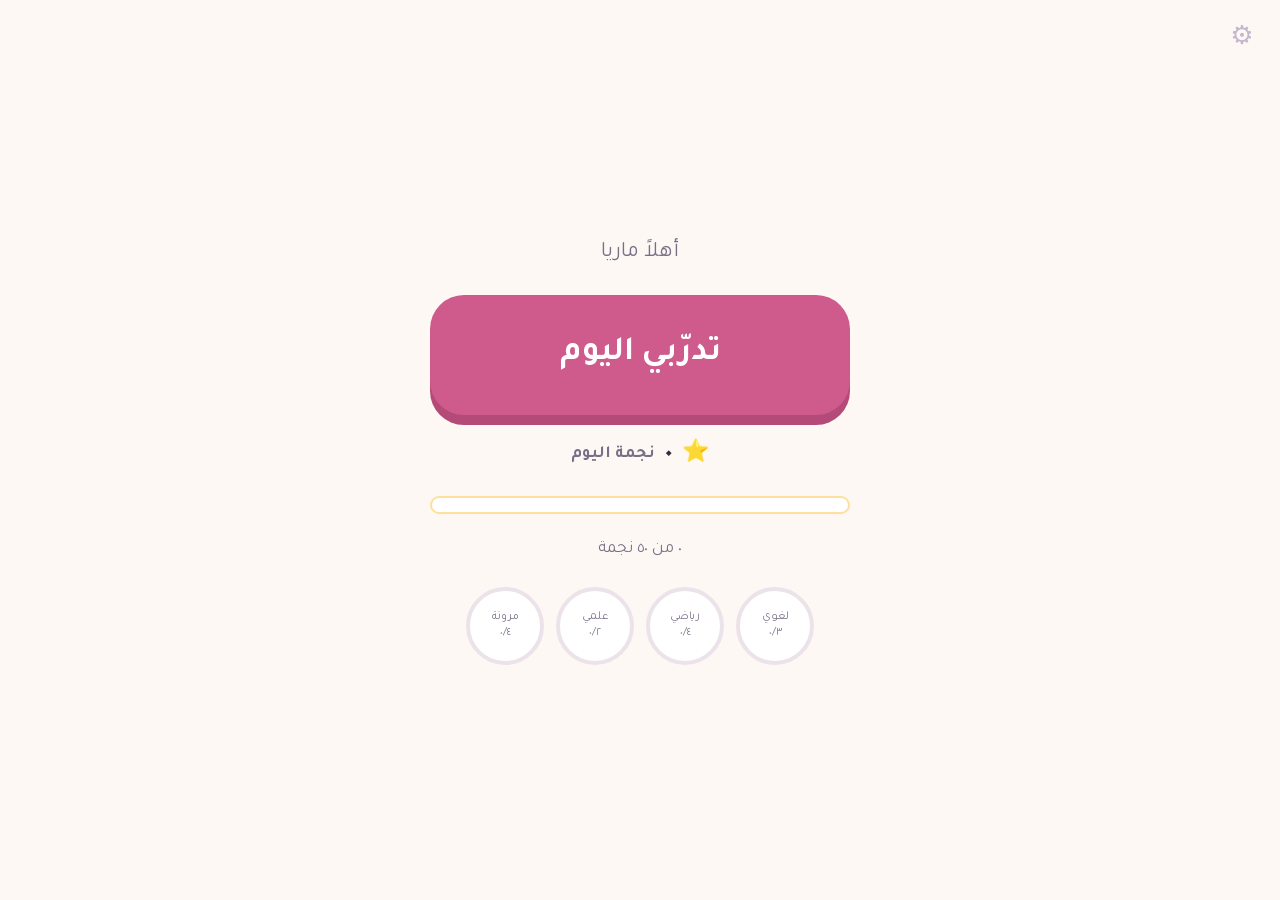
==== index.html @ 6bde5bbe "Spaced-repetition cards for Maria's Mawhiba preparation The unit of the deck is a skill, not a quest" ====
<!DOCTYPE html>
<html lang="ar" dir="rtl">
<head>
<meta charset="utf-8">
<meta name="viewport" content="width=device-width,initial-scale=1,viewport-fit=cover">
<meta name="robots" content="noindex">
<meta name="apple-mobile-web-app-capable" content="yes">
<meta name="apple-mobile-web-app-status-bar-style" content="default">
<meta name="apple-mobile-web-app-title" content="بطاقات ماريا">
<meta name="theme-color" content="#cf5a8c">
<link rel="manifest" href="manifest.json">
<title>بطاقات ماريا</title>
<link rel="stylesheet" href="app.css">
</head>
<body>

<!-- ======= الرئيسية ======= -->
<section class="home" id="v-home" hidden>
  <button class="gear" id="gear" aria-label="إعدادات">⚙</button>
  <p class="hello" id="hello">أهلاً ماريا</p>
  <button class="big" id="start">تدرّبي اليوم</button>
  <p class="restmsg" id="restmsg" hidden></p>

  <div class="starline"><span>⭐</span><span id="starsToday">٠</span><span class="muted" style="font-size:17px">نجمة اليوم</span></div>
  <div class="starbar"><span id="starfill" style="width:0%"></span></div>
  <p class="muted" id="prizeline" style="font-size:17px;margin:0"></p>

  <div class="badges" id="badges"></div>
</section>

<!-- ======= البطاقة ======= -->
<section id="v-card" hidden>
  <div class="cardtop">
    <div class="pips" id="pips"></div>
    <div class="timerdot" id="tdot"><span id="tfill" style="height:0%"></span></div>
  </div>
  <div class="wrap" id="cardbody"></div>
</section>

<!-- ======= النهاية ======= -->
<section class="wrap done" id="v-done" hidden>
  <div class="bigstar" id="doneStars">٠</div>
  <p style="font-size:24px">نجمة اليوم</p>
  <div class="celebrate" id="celebrate" hidden></div>
  <button class="btn go" id="doneHome" style="max-width:320px">تمام</button>
</section>

<script src="generator.js"></script>
<script src="content/icons.js"></script>
<script src="content/shapes.js"></script>
<script src="content/diagrams.js"></script>
<script src="store.js"></script>
<script src="bank.js"></script>
<script src="scheduler.js"></script>
<script src="session.js"></script>
<script>
if('serviceWorker' in navigator && (location.protocol==='https:'||location.hostname==='localhost')){
  addEventListener('load',function(){navigator.serviceWorker.register('sw.js').catch(function(){})});
}
</script>
</body>
</html>
---- app.css ----
/* app.css — هادئ ونظيف. الوردي والأصفر والأخضر. البطاقة هي البطل. */
@font-face{font-family:'Tajawal';src:url('content/fonts/Tajawal-Regular-arabic.woff2') format('woff2');
  font-weight:400;font-display:swap;unicode-range:U+0600-06FF,U+0750-077F,U+08A0-08FF,U+FB50-FDFF,U+FE70-FEFF,U+200C-200E}
@font-face{font-family:'Tajawal';src:url('content/fonts/Tajawal-Regular-latin.woff2') format('woff2');font-weight:400;font-display:swap}
@font-face{font-family:'Tajawal';src:url('content/fonts/Tajawal-Bold-arabic.woff2') format('woff2');
  font-weight:700;font-display:swap;unicode-range:U+0600-06FF,U+0750-077F,U+08A0-08FF,U+FB50-FDFF,U+FE70-FEFF,U+200C-200E}
@font-face{font-family:'Tajawal';src:url('content/fonts/Tajawal-Bold-latin.woff2') format('woff2');font-weight:700;font-display:swap}

:root{
  --paper:#fdf8f4; --card:#ffffff; --ink:#342b3f; --ink-2:#7b6f87;
  --pink:#f6c9db; --pink-deep:#cf5a8c; --pink-soft:#fdeef5;
  --yellow:#ffdf9e; --yellow-deep:#b8841f; --yellow-soft:#fff7e6;
  --green:#a9dcbe; --green-deep:#2f8a5c; --green-soft:#ecf8f1;
  --line:#ece3ea; --muted-line:#c3b6cd; --navy-soft:#fdeef5;
  --r:20px; --tap:64px;
}
*{box-sizing:border-box;-webkit-tap-highlight-color:transparent}
html,body{margin:0;padding:0}
body{font-family:'Tajawal',system-ui,-apple-system,sans-serif;background:var(--paper);color:var(--ink);
  font-size:19px;line-height:1.7;-webkit-text-size-adjust:100%;overscroll-behavior:none}
[hidden]{display:none!important}
.wrap{max-width:760px;margin:0 auto;padding:20px 18px 40px}
h1{font-size:28px;margin:0 0 14px}
h2{font-size:21px;margin:0 0 10px}
p{margin:0 0 12px}
.muted{color:var(--ink-2)}
button{font-family:inherit}

/* ---------- الرئيسية ---------- */
.home{min-height:100svh;display:flex;flex-direction:column;align-items:center;
  justify-content:center;gap:22px;padding:24px 18px;position:relative}
.hello{font-size:22px;color:var(--ink-2);margin:0}
.big{width:min(86vw,420px);min-height:120px;border:none;border-radius:34px;
  background:var(--pink-deep);color:#fff;font-size:34px;font-weight:700;cursor:pointer;
  box-shadow:0 10px 0 #b44a77;transition:transform .08s,box-shadow .08s}
.big:active{transform:translateY(6px);box-shadow:0 4px 0 #b44a77}
.big.rest{background:var(--green-deep);box-shadow:0 10px 0 #246f49}
.big[disabled]{background:var(--muted-line);box-shadow:0 10px 0 #a99bb3;cursor:default}
.starline{display:flex;align-items:center;gap:10px;font-size:22px;font-weight:700}
.starbar{width:min(86vw,420px);height:18px;background:#fff;border:2px solid var(--yellow);
  border-radius:12px;overflow:hidden}
.starbar>span{display:block;height:100%;background:var(--yellow);border-radius:10px;transition:width .4s}
.badges{display:flex;gap:12px;flex-wrap:wrap;justify-content:center}
.badge{width:78px;height:78px;border-radius:50%;background:#fff;border:4px solid var(--line);
  display:grid;place-items:center;text-align:center;font-size:12px;line-height:1.3;
  color:var(--ink-2);padding:6px;position:relative;overflow:hidden}
.badge .fillbg{position:absolute;inset:0;background:var(--green-soft);transform-origin:bottom;transition:transform .5s}
.badge span{position:relative}
.badge.full{border-color:var(--green-deep);color:var(--green-deep);font-weight:700}
.gear{position:absolute;inset-block-start:14px;inset-inline-start:14px;width:48px;height:48px;
  border-radius:50%;border:none;background:transparent;color:var(--muted-line);font-size:26px;cursor:pointer}
.gear:active{color:var(--pink-deep)}
.restmsg{font-size:24px;text-align:center;color:var(--green-deep);font-weight:700;max-width:420px}

/* ---------- البطاقة ---------- */
.cardtop{display:flex;align-items:center;justify-content:space-between;gap:14px;
  padding:14px 18px;background:#fff;border-bottom:1px solid var(--line);position:sticky;top:0;z-index:5}
.pips{display:flex;gap:6px}
.pip{width:12px;height:12px;border-radius:50%;background:var(--line)}
.pip.done{background:var(--green)}
.pip.now{background:var(--pink-deep)}
.timerdot{width:34px;height:34px;border-radius:50%;border:3px solid var(--line);
  position:relative;overflow:hidden;flex:none}
.timerdot>span{position:absolute;inset-inline:0;inset-block-end:0;background:var(--yellow);
  transition:height 1s linear}
.timerdot.over{border-color:var(--yellow-deep)}

.card{background:var(--card);border:1px solid var(--line);border-radius:var(--r);
  padding:22px;margin:18px 0}
.prompt{font-size:26px;font-weight:700;line-height:1.8;margin:0 0 16px}
.passage{background:var(--yellow-soft);border:1px solid var(--yellow);border-radius:16px;
  padding:16px 18px;margin:0 0 16px;max-height:34vh;overflow:auto}
.passage h3{margin:0 0 6px;font-size:18px;color:var(--yellow-deep)}
.passage p{margin:0;font-size:18px;line-height:2}

.opts{display:grid;gap:12px}
.opts.shapes{grid-template-columns:repeat(2,1fr)}
.opt{display:flex;align-items:center;gap:14px;min-height:var(--tap);width:100%;
  background:#fff;border:3px solid var(--line);border-radius:18px;padding:12px 16px;
  font-size:22px;text-align:start;cursor:pointer;color:var(--ink);transition:border-color .12s,background .12s}
.opt .l{flex:none;width:40px;height:40px;border-radius:50%;border:3px solid var(--line);
  display:grid;place-items:center;font-size:18px;font-weight:700;color:var(--ink-2)}
.opt .b{flex:1;display:flex;align-items:center;justify-content:center}
.opts.texts .opt .b{justify-content:flex-start}
.opt svg{width:84px;height:84px}
.opts.shapes .opt{flex-direction:column;min-height:132px;gap:8px}
.opt.right{border-color:var(--green-deep);background:var(--green-soft)}
.opt.right .l{background:var(--green-deep);border-color:var(--green-deep);color:#fff}
.opt.wrongpick{border-color:var(--pink-deep);background:var(--pink-soft)}
.opt.wrongpick .l{background:var(--pink-deep);border-color:var(--pink-deep);color:#fff}
.opt.dim{opacity:.5}
.opt:disabled{cursor:default}

.feedback{margin-top:18px;border-radius:16px;padding:16px 18px;font-size:20px}
.feedback.good{background:var(--green-soft);border:1px solid var(--green)}
.feedback.soft{background:var(--yellow-soft);border:1px solid var(--yellow)}
.feedback .why{margin:0 0 6px;font-weight:700}
.feedback .trick{margin:0;color:var(--ink-2);font-size:18px}
.rowbtns{display:flex;gap:12px;flex-wrap:wrap;margin-top:18px}
.btn{min-height:var(--tap);border-radius:18px;border:3px solid var(--line);background:#fff;
  color:var(--ink);font-size:20px;padding:10px 24px;cursor:pointer}
.btn.go{background:var(--pink-deep);border-color:var(--pink-deep);color:#fff;font-weight:700;flex:1}
.btn.soft{background:var(--yellow-soft);border-color:var(--yellow)}
.btn.sm{min-height:46px;font-size:17px;padding:6px 16px;border-width:2px;border-radius:12px}

/* بطاقة التعلّم */
.learn .kicker{color:var(--pink-deep);font-weight:700;margin:0 0 6px;font-size:18px}
.learn .trickbig{font-size:24px;font-weight:700;background:var(--pink-soft);
  border-radius:16px;padding:16px 18px;margin:0 0 16px}
.example{border:2px dashed var(--muted-line);border-radius:16px;padding:14px 16px;margin:0 0 8px}
.example .lab{font-size:15px;color:var(--ink-2);margin:0 0 6px}
.example .ans{color:var(--green-deep);font-weight:700}

/* شاشة النهاية */
.done{min-height:80svh;display:flex;flex-direction:column;align-items:center;justify-content:center;gap:18px}
.bigstar{font-size:72px;font-weight:700;color:var(--yellow-deep)}
.celebrate{background:var(--yellow-soft);border:2px solid var(--yellow);border-radius:20px;
  padding:20px;text-align:center;font-size:22px}

/* ---------- المثيرات المنسوخة ---------- */
.stim{display:flex;gap:10px;justify-content:center;margin:0 0 18px;flex-wrap:wrap}
.stim.matrix{display:grid;grid-template-columns:repeat(var(--cols,3),74px);justify-content:center;gap:8px}
.stim .cell{width:74px;height:74px;background:#fff;border:2px solid var(--line);border-radius:12px;
  display:grid;place-items:center;padding:8px}
.stim .cell.blank{border-style:dashed;border-color:var(--muted-line);background:var(--pink-soft)}
.stim .cell.sep{border:none;background:transparent;width:30px}
.stim.diagram{display:block;max-width:520px;margin:0 auto 18px}
.stim.diagram svg{width:100%;height:auto;display:block}
.shape{width:100%;height:100%;display:block}

/* ---------- لوحة وليّ الأمر ---------- */
.panel{background:#fff;border:1px solid var(--line);border-radius:var(--r);padding:20px;margin-bottom:18px}
.field{display:block;margin-bottom:14px}
.field span{display:block;font-size:16px;color:var(--ink-2);margin-bottom:5px}
.field input,.field select{font:inherit;font-size:19px;width:100%;max-width:320px;padding:10px 12px;
  border:2px solid var(--line);border-radius:12px;background:#fff;color:var(--ink)}
table{width:100%;border-collapse:collapse;font-size:16px}
th,td{text-align:start;padding:9px 8px;border-bottom:1px solid var(--line)}
th{font-size:14px;color:var(--ink-2)}
.warn{background:var(--yellow-soft);border:1px solid var(--yellow);border-radius:12px;padding:12px 14px;margin-bottom:12px}
.chart{width:100%;height:auto;display:block}
.scroll-x{overflow-x:auto}
@media (min-width:700px){ .opts.shapes{grid-template-columns:repeat(4,1fr)} }
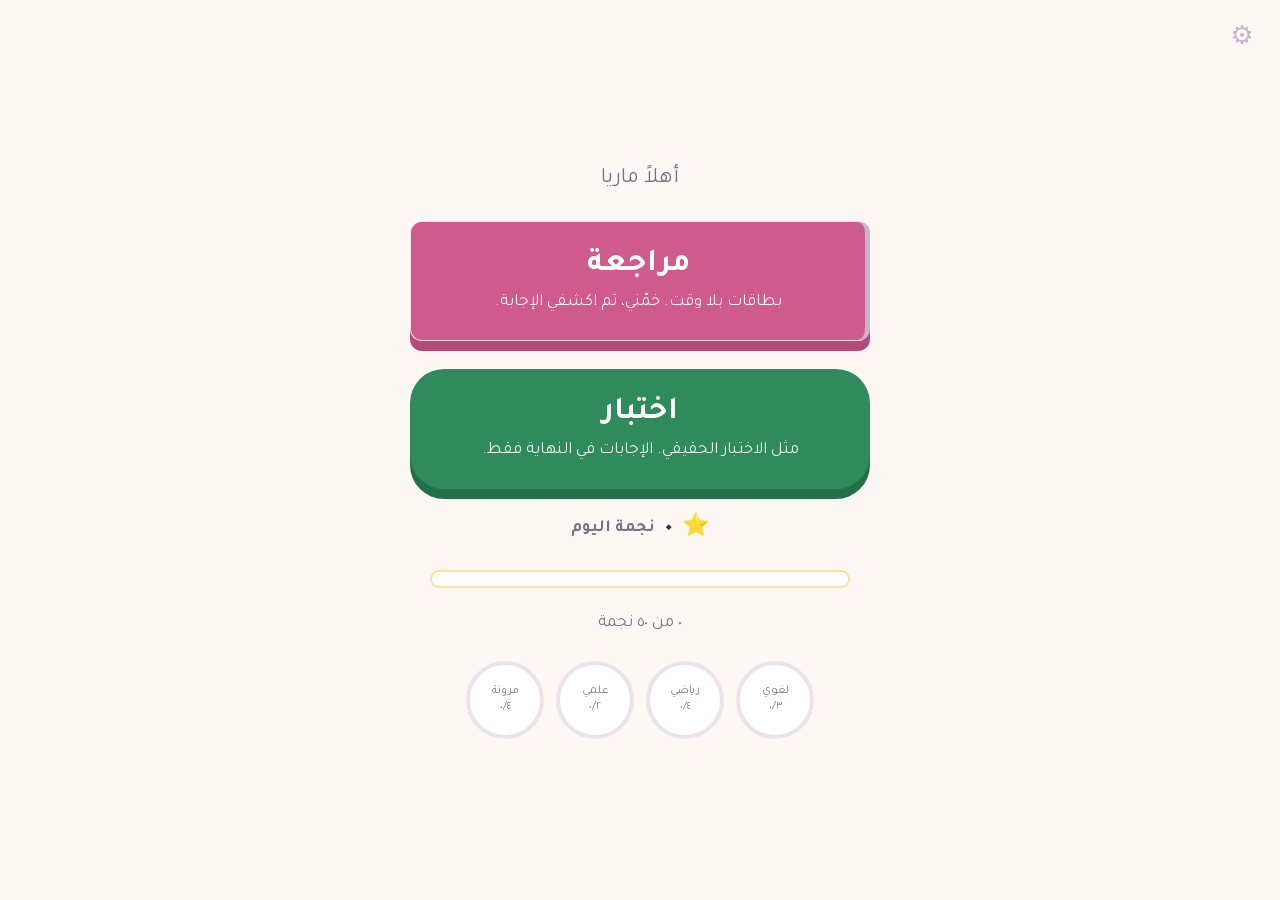
==== commit 42503f13: "Separate revision from testing, and make her guess before she sees Maria could see the answer being " ====
--- a/index.html
+++ b/index.html
@@ -18,7 +18,17 @@
 <section class="home" id="v-home" hidden>
   <button class="gear" id="gear" aria-label="إعدادات">⚙</button>
   <p class="hello" id="hello">أهلاً ماريا</p>
-  <button class="big" id="start">تدرّبي اليوم</button>
+
+  <div class="choices" id="choices">
+    <button class="big rev" id="goRevision">
+      <span class="bigt">مراجعة</span>
+      <span class="bigs">بطاقات بلا وقت. خمّني، ثم اكشفي الإجابة.</span>
+    </button>
+    <button class="big tst" id="goTest">
+      <span class="bigt">اختبار</span>
+      <span class="bigs">مثل الاختبار الحقيقي. الإجابات في النهاية فقط.</span>
+    </button>
+  </div>
   <p class="restmsg" id="restmsg" hidden></p>
 
   <div class="starline"><span>⭐</span><span id="starsToday">٠</span><span class="muted" style="font-size:17px">نجمة اليوم</span></div>
@@ -26,6 +36,25 @@
   <p class="muted" id="prizeline" style="font-size:17px;margin:0"></p>
 
   <div class="badges" id="badges"></div>
+</section>
+
+<!-- ======= تأكيد الاختبار ======= -->
+<section class="wrap" id="v-testconfirm" hidden>
+  <h1>الاختبار</h1>
+  <div class="card">
+    <p class="prompt" style="font-size:22px">هذا اختبار كامل مثل الاختبار الحقيقي.</p>
+    <ul class="facts">
+      <li>٦٤ سؤالاً في ١٢ قسماً</li>
+      <li>١٠٣ دقائق</li>
+      <li>لا تظهر أيّ إجابة أثناء الاختبار</li>
+      <li>القسم يُغلق عند انتهاء وقته ولا يُفتح مرة أخرى</li>
+      <li>النتيجة ومراجعة الأسئلة في النهاية</li>
+    </ul>
+    <div class="rowbtns">
+      <button class="btn go" id="examStart">ابدئي الاختبار</button>
+      <button class="btn" id="examBack">رجوع</button>
+    </div>
+  </div>
 </section>
 
 <!-- ======= البطاقة ======= -->
@@ -38,7 +67,7 @@
 </section>
 
 <!-- ======= النهاية ======= -->
-<section class="wrap done" id="v-done" hidden>
+<section class="wrap" id="v-done" hidden>
   <div class="bigstar" id="doneStars">٠</div>
   <p style="font-size:24px">نجمة اليوم</p>
   <div class="celebrate" id="celebrate" hidden></div>
--- a/app.css
+++ b/app.css
@@ -57,8 +57,8 @@
   padding:14px 18px;background:#fff;border-bottom:1px solid var(--line);position:sticky;top:0;z-index:5}
 .pips{display:flex;gap:6px}
 .pip{width:12px;height:12px;border-radius:50%;background:var(--line)}
-.pip.done{background:var(--green)}
-.pip.now{background:var(--pink-deep)}
+.pip--done{background:var(--green)}
+.pip--now{background:var(--pink-deep)}
 .timerdot{width:34px;height:34px;border-radius:50%;border:3px solid var(--line);
   position:relative;overflow:hidden;flex:none}
 .timerdot>span{position:absolute;inset-inline:0;inset-block-end:0;background:var(--yellow);
@@ -112,7 +112,7 @@
 .example .ans{color:var(--green-deep);font-weight:700}
 
 /* شاشة النهاية */
-.done{min-height:80svh;display:flex;flex-direction:column;align-items:center;justify-content:center;gap:18px}
+#v-done{min-height:80svh;display:flex;flex-direction:column;align-items:center;justify-content:center;gap:18px}
 .bigstar{font-size:72px;font-weight:700;color:var(--yellow-deep)}
 .celebrate{background:var(--yellow-soft);border:2px solid var(--yellow);border-radius:20px;
   padding:20px;text-align:center;font-size:22px}
@@ -141,3 +141,39 @@
 .chart{width:100%;height:auto;display:block}
 .scroll-x{overflow-x:auto}
 @media (min-width:700px){ .opts.shapes{grid-template-columns:repeat(4,1fr)} }
+
+/* ---------- شاشة البداية: مراجعة أو اختبار ---------- */
+.choices{display:flex;flex-direction:column;gap:18px;width:min(88vw,460px)}
+.big{display:flex;flex-direction:column;align-items:center;justify-content:center;gap:6px;
+  width:100%;min-height:120px;padding:18px 22px}
+.big .bigt{font-size:32px;font-weight:700;line-height:1.2}
+.big .bigs{font-size:17px;font-weight:400;opacity:.92;line-height:1.5;text-align:center}
+.big.rev{background:var(--pink-deep);box-shadow:0 10px 0 #b44a77}
+.big.tst{background:var(--green-deep);box-shadow:0 10px 0 #246f49}
+.big.rev:active,.big.tst:active{transform:translateY(6px)}
+.big.rev:active{box-shadow:0 4px 0 #b44a77}
+.big.tst:active{box-shadow:0 4px 0 #246f49}
+
+/* ---------- خمّني أولاً، ثم اكشفي ---------- */
+.opt.picked{border-color:var(--yellow-deep);background:var(--yellow-soft)}
+.opt.picked .l{background:var(--yellow-deep);border-color:var(--yellow-deep);color:#fff}
+.btn.reveal{background:var(--green-deep);border-color:var(--green-deep);color:#fff;font-weight:700;flex:1}
+.btn.reveal:disabled{background:#fff;border-color:var(--line);color:var(--muted-line);cursor:default}
+.newskill{color:var(--pink-deep);font-weight:700;margin:0 0 10px;font-size:17px}
+.sayaloud{color:var(--ink-2);font-size:18px;margin:14px 0 0}
+.feedback .correct{margin:0 0 6px;font-size:19px;font-weight:700}
+
+/* ---------- مراجعة الأسئلة بعد الاختبار ---------- */
+.rev{border:1px solid var(--line);border-inline-start:5px solid var(--muted-line);
+  border-radius:12px;padding:12px 16px;margin-bottom:10px;background:#fff}
+.rev.ok{border-inline-start-color:var(--green-deep)}
+.rev.bad{border-inline-start-color:var(--pink-deep)}
+.rev.blank{border-inline-start-color:var(--yellow-deep);background:var(--yellow-soft)}
+.rev-q{font-size:18px;font-weight:700;margin:0 0 8px}
+.rev-n{display:inline-grid;place-items:center;width:26px;height:26px;border-radius:50%;
+  background:var(--pink-soft);color:var(--pink-deep);font-size:14px;margin-inline-end:9px;vertical-align:middle}
+.rev-line{margin:0 0 4px;font-size:17px}
+.rev-line .tag{display:inline-block;min-width:68px;font-size:13px;color:var(--ink-2);
+  background:#f3eef6;border-radius:6px;padding:1px 8px;margin-inline-end:8px}
+.rev-line .tag.good{background:var(--green-soft);color:var(--green-deep)}
+.rev-why{margin:6px 0 0;color:var(--ink-2);font-size:16px}
